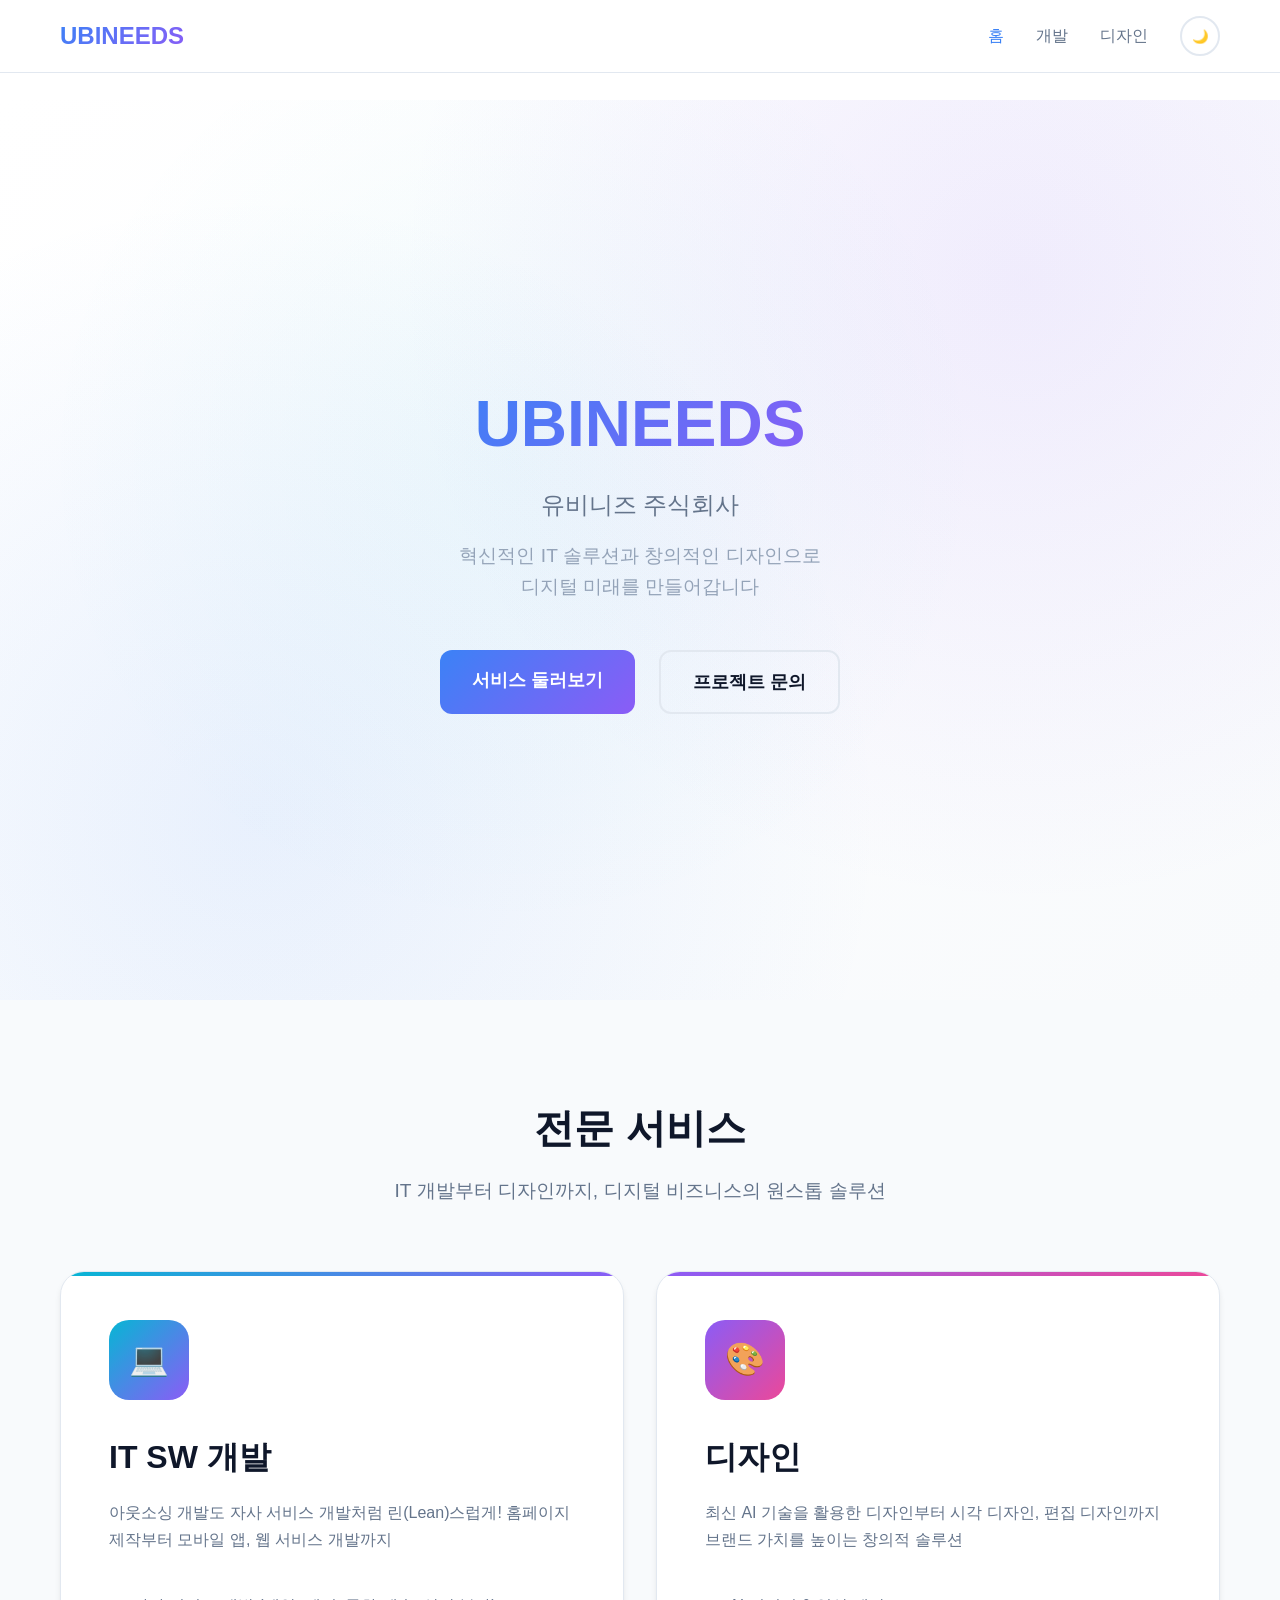
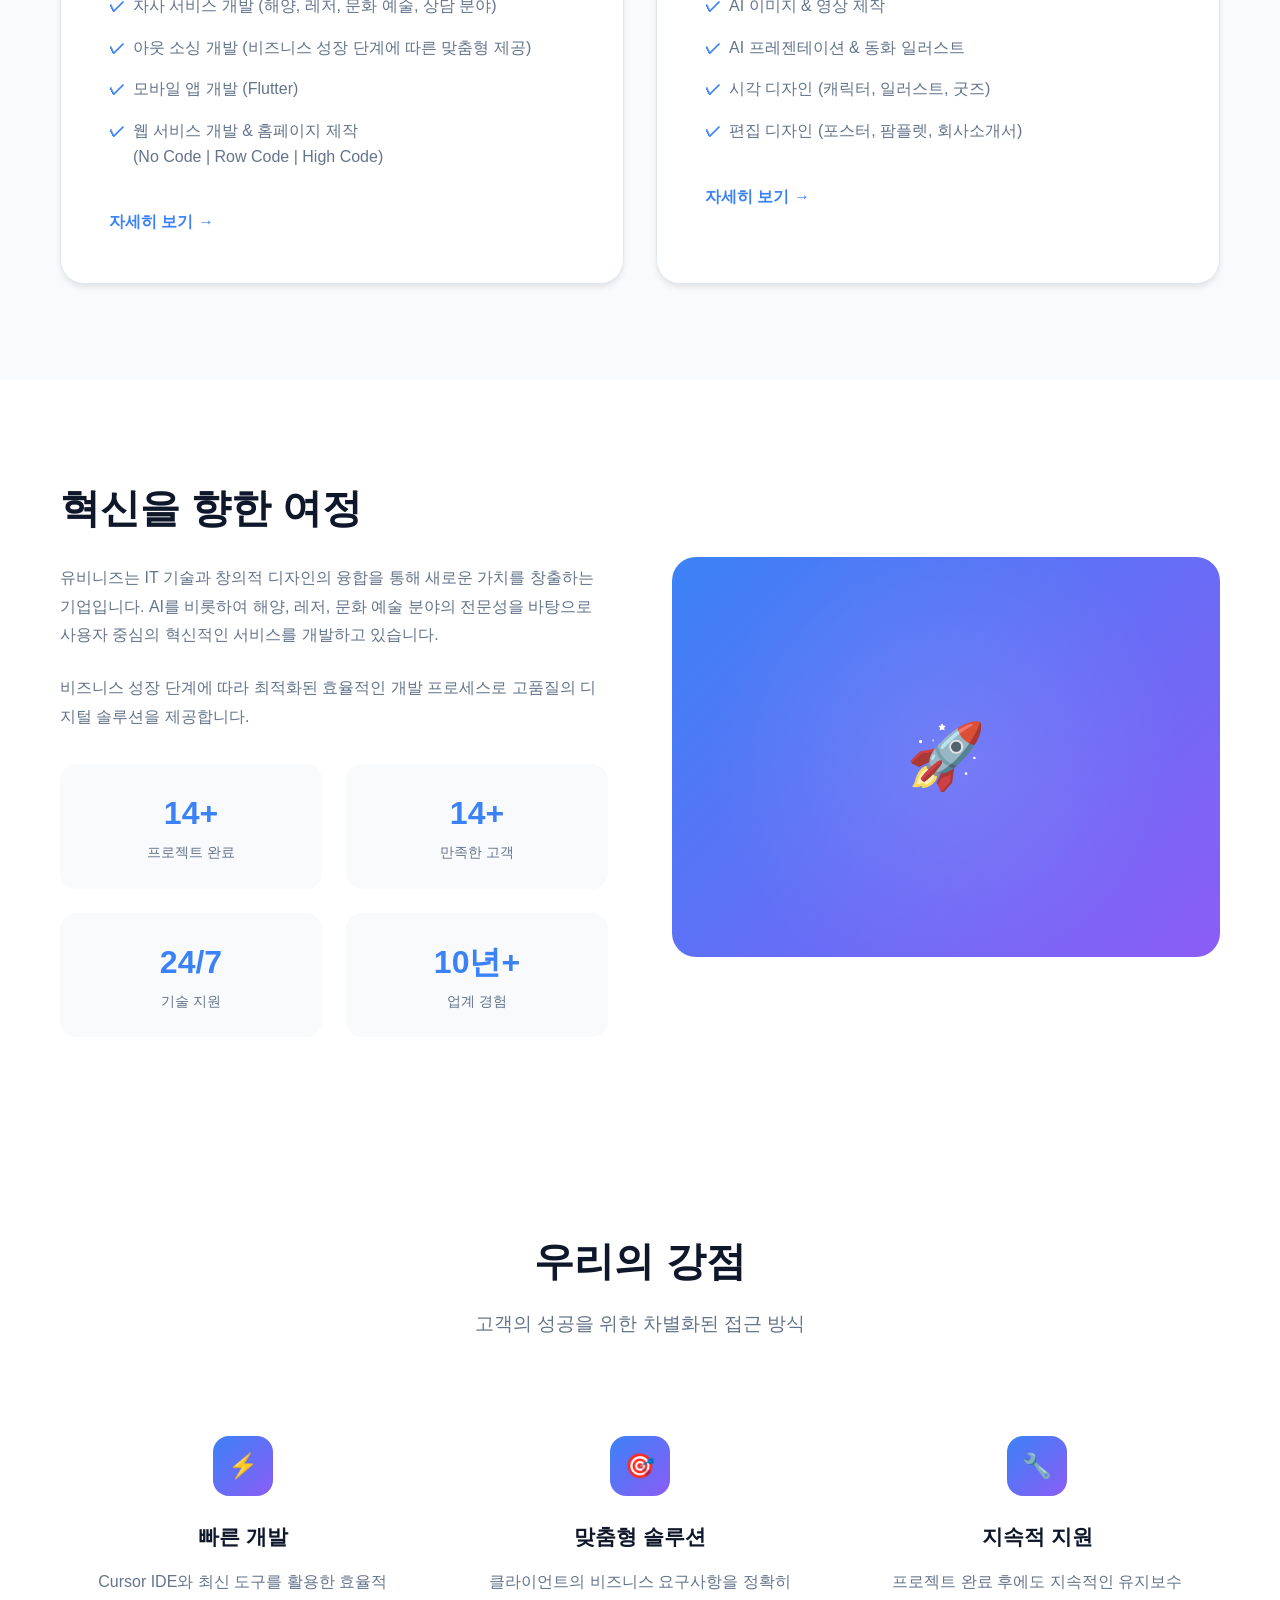
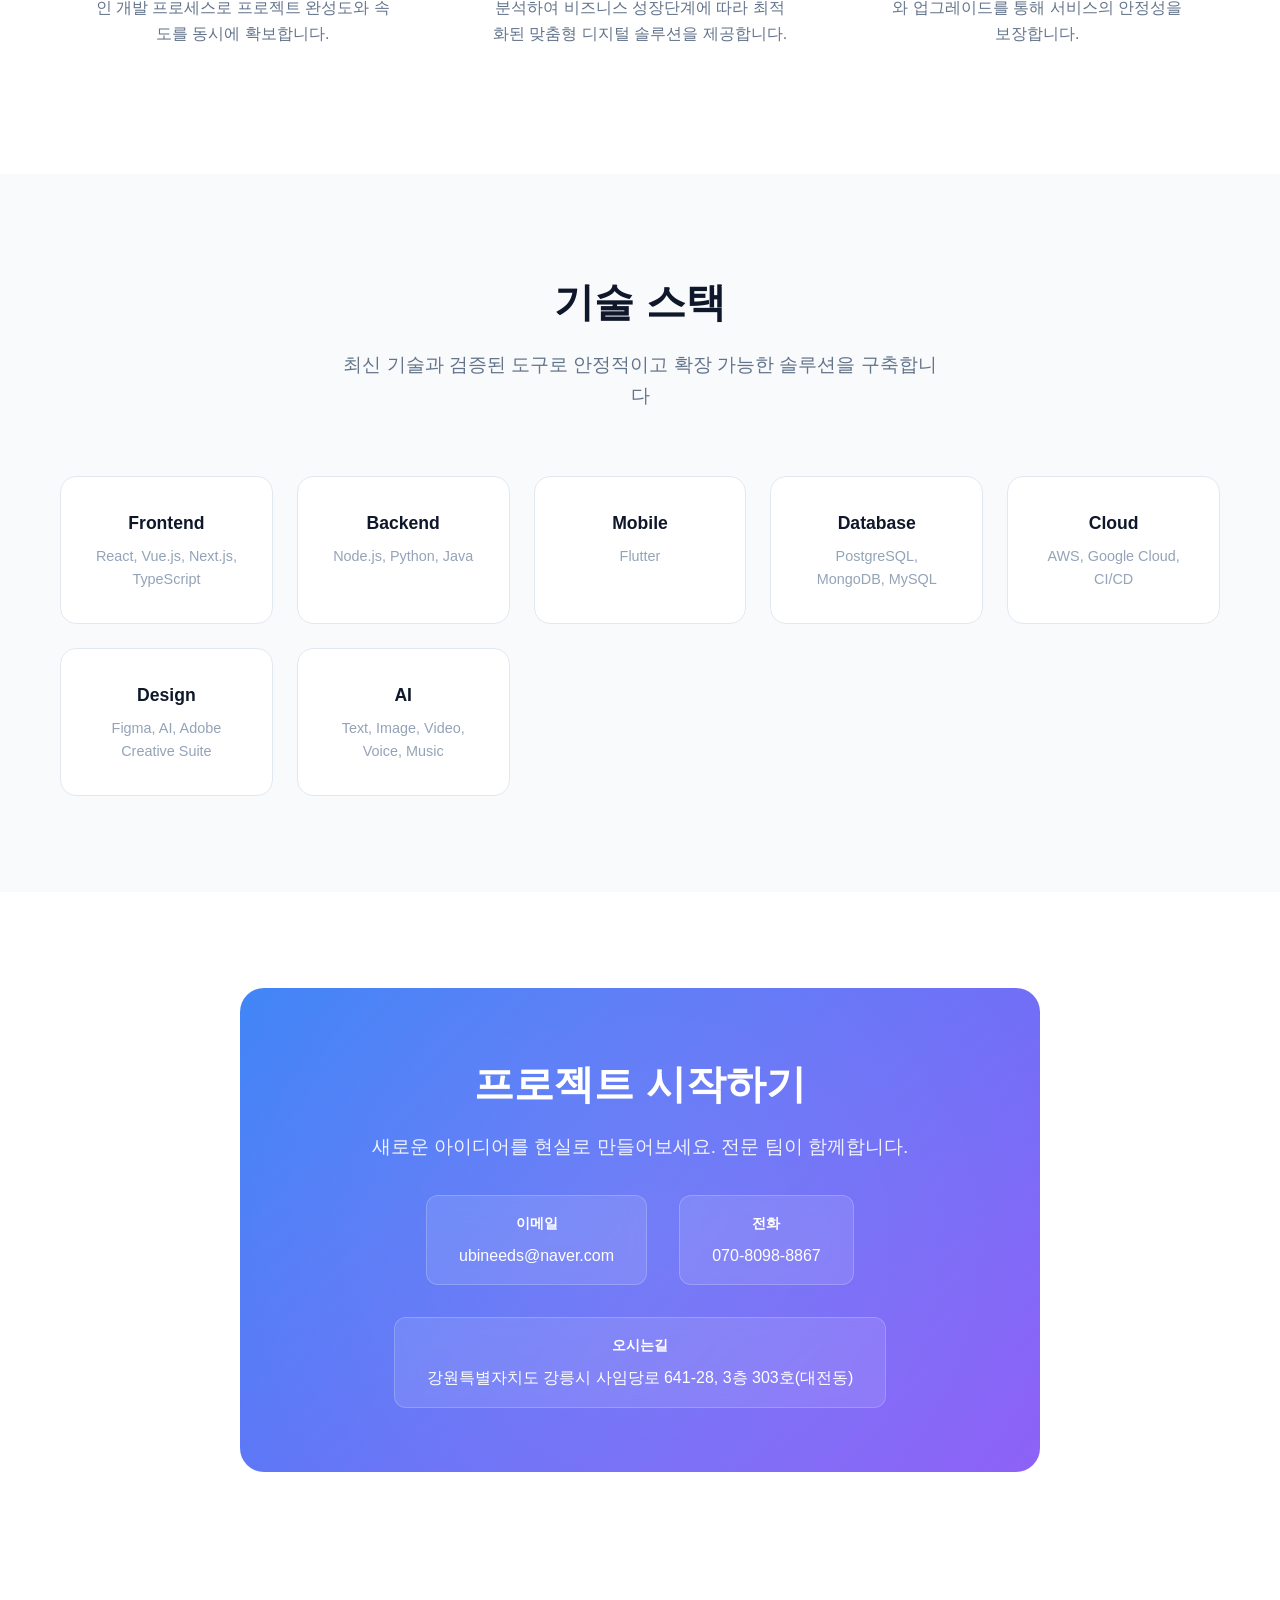
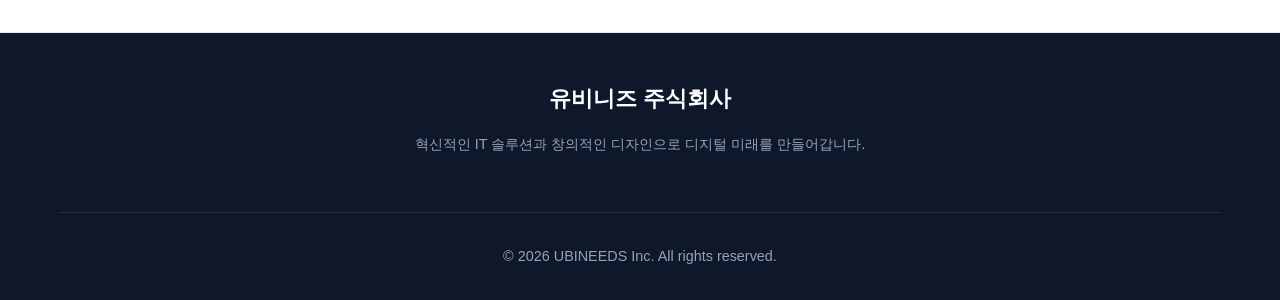
==== index.html @ a52040e8 "feat: 홈, 개발, 디자인 완료 - 홈, 제공 서비스 (개발, 디자인) 화면 추가 - GA4 추가" ====
<!DOCTYPE html>
<html lang="ko">
<head>
    <meta charset="UTF-8">
    <meta name="viewport" content="width=device-width, initial-scale=1.0">
    <title>니즈가 실현되는 곳 - 유비니즈</title>
    <meta name="description" content="혁신적인 IT 솔루션과 창의적인 디자인으로 디지털 미래를 만들어가는 유비니즈 주식회사">
    
    <!-- Google Analytics 4 (GA4) -->
    <script async src="https://www.googletagmanager.com/gtag/js?id=G-EDT6WYXFVM"></script>
    <script>
        window.dataLayer = window.dataLayer || [];
        function gtag(){dataLayer.push(arguments);}
        gtag('js', new Date());
        gtag('config', 'G-EDT6WYXFVM');
    </script>
    
    <!-- CSS 파일들 (순서 중요) -->
    <link rel="stylesheet" href="assets/css/common.css">
    <link rel="stylesheet" href="assets/css/home.css">
</head>
<body>
    <header>
        <div class="container">
            <div class="header-content">
                <a href="#home" class="logo">UBINEEDS</a>
                <nav class="nav-links">
                    <a href="index.html" class="nav-home active">홈</a>
                    <a href="dev.html" class="nav-dev">개발</a>
                    <a href="design.html" class="nav-design">디자인</a>
                    <button class="theme-toggle">🌙</button>
                </nav>
                <button class="mobile-menu-toggle" aria-expanded="false" aria-label="메뉴 열기" role="button">☰</button>
            </div>
        </div>
    </header>

    <main>
        <!-- Hero Section -->
        <section class="hero" id="home">
            <div class="container">
                <div class="hero-content">
                    <h1 class="hero-title">UBINEEDS</h1>
                    <p class="hero-subtitle">유비니즈 주식회사</p>
                    <p class="hero-description">혁신적인 IT 솔루션과 창의적인 디자인으로<br>디지털 미래를 만들어갑니다</p>
                    <div class="hero-cta">
                        <a href="#services" class="cta-button cta-primary">서비스 둘러보기</a>
                        <a href="#contact" class="cta-button cta-secondary">프로젝트 문의</a>
                    </div>
                </div>
            </div>
        </section>

        <!-- Services Overview -->
        <section class="services-overview" id="services">
            <div class="container">
                <div class="section-header">
                    <h2 class="section-title animate-on-scroll">전문 서비스</h2>
                    <p class="section-subtitle animate-on-scroll">IT 개발부터 디자인까지, 디지털 비즈니스의 원스톱 솔루션</p>
                </div>
                
                <div class="services-grid">
                    <div class="service-card dev animate-on-scroll" onclick="window.location.href='dev.html'">
                        <div class="service-icon">💻</div>
                        <h3>IT SW 개발</h3>
                        <p>아웃소싱 개발도 자사 서비스 개발처럼 린(Lean)스럽게! 홈페이지 제작부터 모바일 앱, 웹 서비스 개발까지</p>
                        <ul class="service-features">
                            <li>자사 서비스 개발 (해양, 레저, 문화 예술, 상담 분야)</li>
                            <li>아웃 소싱 개발 (비즈니스 성장 단계에 따른 맞춤형 제공)</li>
                            <li>모바일 앱 개발 (Flutter)</li>
                            <li>웹 서비스 개발 & 홈페이지 제작<br>(No Code | Row Code | High Code)</li>
                        </ul>
                        <a href="dev.html" class="learn-more">자세히 보기 →</a>
                    </div>

                    <div class="service-card design animate-on-scroll" onclick="window.location.href='design.html'">
                        <div class="service-icon">🎨</div>
                        <h3>디자인</h3>
                        <p>최신 AI 기술을 활용한 디자인부터 시각 디자인, 편집 디자인까지 브랜드 가치를 높이는 창의적 솔루션</p>
                        <ul class="service-features">
                            <li>AI 이미지 & 영상 제작</li>
                            <li>AI 프레젠테이션 & 동화 일러스트</li>
                            <li>시각 디자인 (캐릭터, 일러스트, 굿즈)</li>
                            <li>편집 디자인 (포스터, 팜플렛, 회사소개서)</li>                                                                                    
                        </ul>
                        <a href="design.html" class="learn-more">자세히 보기 →</a>
                    </div>
                </div>
            </div>
        </section>

        <!-- About Section -->
        <section class="about" id="about">
            <div class="container">
                <div class="about-content">
                    <div class="about-text">
                        <h2 class="animate-on-scroll">혁신을 향한 여정</h2>
                        <p class="animate-on-scroll">유비니즈는 IT 기술과 창의적 디자인의 융합을 통해 새로운 가치를 창출하는 기업입니다. AI를 비롯하여 해양, 레저, 문화 예술 분야의 전문성을 바탕으로 사용자 중심의 혁신적인 서비스를 개발하고 있습니다.</p>
                        <p class="animate-on-scroll">비즈니스 성장 단계에 따라 최적화된 효율적인 개발 프로세스로 고품질의 디지털 솔루션을 제공합니다.</p>
                        <div class="about-stats">
                            <div class="stat-item animate-on-scroll">
                                <span class="stat-number" data-target="31">0</span>
                                <span class="stat-label">프로젝트 완료</span>
                            </div>
                            <div class="stat-item animate-on-scroll">
                                <span class="stat-number" data-target="31">0</span>
                                <span class="stat-label">만족한 고객</span>
                            </div>
                            <div class="stat-item animate-on-scroll">
                                <span class="stat-number">24/7</span>
                                <span class="stat-label">기술 지원</span>
                            </div>
                            <div class="stat-item animate-on-scroll">
                                <span class="stat-number">10년+</span>
                                <span class="stat-label">업계 경험</span>
                            </div>
                        </div>
                    </div>
                    <div class="about-visual animate-on-scroll">
                        🚀
                    </div>
                </div>
            </div>
        </section>

        <!-- Features Section -->
        <section class="features">
            <div class="container">
                <div class="section-header">
                    <h2 class="section-title animate-on-scroll">우리의 강점</h2>
                    <p class="section-subtitle animate-on-scroll">고객의 성공을 위한 차별화된 접근 방식</p>
                </div>
                
                <div class="features-grid">
                    <div class="feature-item animate-on-scroll">
                        <div class="feature-icon">⚡</div>
                        <h4>빠른 개발</h4>
                        <p>Cursor IDE와 최신 도구를 활용한 효율적인 개발 프로세스로 프로젝트 완성도와 속도를 동시에 확보합니다.</p>
                    </div>
                    <div class="feature-item animate-on-scroll">
                        <div class="feature-icon">🎯</div>
                        <h4>맞춤형 솔루션</h4>
                        <p>클라이언트의 비즈니스 요구사항을 정확히 분석하여 비즈니스 성장단계에 따라 최적화된 맞춤형 디지털 솔루션을 제공합니다.</p>
                    </div>
                    <div class="feature-item animate-on-scroll">
                        <div class="feature-icon">🔧</div>
                        <h4>지속적 지원</h4>
                        <p>프로젝트 완료 후에도 지속적인 유지보수와 업그레이드를 통해 서비스의 안정성을 보장합니다.</p>
                    </div>
                </div>
            </div>
        </section>

        <!-- Technologies -->
        <section class="technologies">
            <div class="container">
                <div class="section-header">
                    <h2 class="section-title animate-on-scroll">기술 스택</h2>
                    <p class="section-subtitle animate-on-scroll">최신 기술과 검증된 도구로 안정적이고 확장 가능한 솔루션을 구축합니다</p>
                </div>
                
                <div class="tech-grid">
                    <div class="tech-item animate-on-scroll">
                        <h4>Frontend</h4>
                        <p>React, Vue.js, Next.js, TypeScript</p>
                    </div>
                    <div class="tech-item animate-on-scroll">
                        <h4>Backend</h4>
                        <p>Node.js, Python, Java</p>
                    </div>
                    <div class="tech-item animate-on-scroll">
                        <h4>Mobile</h4>
                        <p>Flutter</p>
                    </div>
                    <div class="tech-item animate-on-scroll">
                        <h4>Database</h4>
                        <p>PostgreSQL, MongoDB, MySQL</p>
                    </div>
                    <div class="tech-item animate-on-scroll">
                        <h4>Cloud</h4>
                        <p>AWS, Google Cloud, CI/CD</p>
                    </div>
                    <div class="tech-item animate-on-scroll">
                        <h4>Design</h4>
                        <p>Figma, AI, Adobe Creative Suite</p>
                    </div>
                    <div class="tech-item animate-on-scroll">
                        <h4>AI</h4>
                        <p>Text, Image, Video, Voice, Music</p>
                    </div>
                </div>
            </div>
        </section>

        <!-- Contact CTA -->
        <section class="contact-cta" id="contact">
            <div class="container">
                <div class="cta-content animate-on-scroll">
                    <h2>프로젝트 시작하기</h2>
                    <p>새로운 아이디어를 현실로 만들어보세요. 전문 팀이 함께합니다.</p>
                    <div class="contact-info">
                        <div class="contact-item">
                            <strong>이메일</strong>
                            <span>ubineeds@naver.com</span>
                        </div>
                        <div class="contact-item">
                            <strong>전화</strong>
                            <span>070-8098-8867</span>
                        </div>
                        <div class="contact-item">
                            <strong>오시는길</strong>
                            <span>강원특별자치도 강릉시 사임당로 641-28, 3층 303호(대전동)</span>
                        </div>
                    </div>
                </div>
            </div>
        </section>
    </main>

    <!-- Footer will be dynamically loaded -->
    <div id="footer-placeholder"></div>

    <!-- JavaScript 파일들 (순서 중요) -->
    <script src="assets/js/analytics.js"></script>
    <script src="assets/js/common.js"></script>
    <script src="assets/js/footer.js"></script>
    <script src="assets/js/home.js"></script>
</body>
</html>
---- assets/css/common.css ----
/* =============================================
   유비니즈 공통 스타일 (Common CSS)
   ============================================= */

/* CSS Reset & Variables */
* {
    margin: 0;
    padding: 0;
    box-sizing: border-box;
}

:root {
    --primary-bg: #ffffff;
    --secondary-bg: #f8fafc;
    --accent-bg: #0f172a;
    --text-primary: #0f172a;
    --text-secondary: #64748b;
    --text-muted: #94a3b8;
    --border-color: #e2e8f0;
    --accent-color: #3b82f6;
    --accent-hover: #2563eb;
    --purple-accent: #8b5cf6;
    --purple-hover: #7c3aed;
    --card-bg: #ffffff;
    --shadow: 0 4px 6px -1px rgba(0, 0, 0, 0.1);
    --shadow-lg: 0 20px 25px -5px rgba(0, 0, 0, 0.1);
    --gradient-primary: linear-gradient(135deg, #3b82f6, #8b5cf6);
    --gradient-secondary: linear-gradient(135deg, #06b6d4, #8b5cf6);
    --gradient-tertiary: linear-gradient(135deg, #f59e0b, #ef4444);
    --gradient-design: linear-gradient(135deg, #8b5cf6, #ec4899);
    --gradient-dev: linear-gradient(135deg, #06b6d4, #8b5cf6);
}

[data-theme="dark"] {
    --primary-bg: #0f172a;
    --secondary-bg: #1e293b;
    --accent-bg: #ffffff;
    --text-primary: #f8fafc;
    --text-secondary: #cbd5e1;
    --text-muted: #64748b;
    --border-color: #334155;
    --accent-color: #60a5fa;
    --accent-hover: #3b82f6;
    --purple-accent: #a78bfa;
    --purple-hover: #8b5cf6;
    --card-bg: #1e293b;
    --shadow: 0 4px 6px -1px rgba(0, 0, 0, 0.3);
    --shadow-lg: 0 20px 25px -5px rgba(0, 0, 0, 0.3);
}

/* Base Styles */
body {
    font-family: -apple-system, BlinkMacSystemFont, 'Segoe UI', Roboto, sans-serif;
    background-color: var(--primary-bg);
    color: var(--text-primary);
    line-height: 1.6;
    transition: all 0.3s ease;
    overflow-x: hidden;
}

.container {
    max-width: 1200px;
    margin: 0 auto;
    padding: 0 20px;
}

/* Header */
header {
    position: fixed;
    top: 0;
    left: 0;
    right: 0;
    background: rgba(255, 255, 255, 0.95);
    backdrop-filter: blur(10px);
    border-bottom: 1px solid var(--border-color);
    z-index: 1000;
    transition: all 0.3s ease;
}

[data-theme="dark"] header {
    background: rgba(15, 23, 42, 0.95);
}

.header-content {
    display: flex;
    justify-content: space-between;
    align-items: center;
    padding: 1rem 0;
}

.logo {
    font-size: 1.5rem;
    font-weight: 700;
    background: var(--gradient-primary);
    -webkit-background-clip: text;
    -webkit-text-fill-color: transparent;
    background-clip: text;
    text-decoration: none;
    transition: all 0.3s ease;
}

.logo:hover {
    transform: scale(1.05);
}

.nav-links {
    display: flex;
    gap: 2rem;
    align-items: center;
}

.nav-links a {
    color: var(--text-secondary);
    text-decoration: none;
    font-weight: 500;
    transition: color 0.3s ease;
    position: relative;
}

.nav-links a:hover {
    color: var(--accent-color);
}

.nav-links a.active {
    color: var(--accent-color);
}

.nav-links a::after {
    content: '';
    position: absolute;
    bottom: -5px;
    left: 0;
    width: 0;
    height: 2px;
    background: var(--gradient-primary);
    transition: width 0.3s ease;
}

.nav-links a:hover::after,
.nav-links a.active::after {
    width: 100%;
}

.theme-toggle {
    background: none;
    border: 2px solid var(--border-color);
    color: var(--text-primary);
    width: 40px;
    height: 40px;
    border-radius: 50%;
    cursor: pointer;
    transition: all 0.3s ease;
    display: flex;
    align-items: center;
    justify-content: center;
    
    /* 터치 상호작용 최적화 */
    -webkit-tap-highlight-color: transparent;
    touch-action: manipulation;
    user-select: none;
    -webkit-user-select: none;
    -webkit-touch-callout: none;
}

.theme-toggle:hover {
    border-color: var(--accent-color);
    transform: scale(1.1);
}

.theme-toggle:active {
    transform: scale(0.9);
    background-color: var(--accent-color);
    border-color: var(--accent-color);
}

/* 모바일에서 터치 시직적인 피드백 */
@media (hover: none) and (pointer: coarse) {
    .theme-toggle:hover {
        border-color: var(--border-color);
        transform: none;
    }
    
    .theme-toggle:active {
        background-color: var(--border-color);
        transform: scale(0.9);
    }
}

.mobile-menu-toggle {
    display: none;
    background: none;
    border: none;
    color: var(--text-primary);
    font-size: 1.5rem;
    cursor: pointer;
}

/* Main Content */
main {
    padding-top: 100px;
}

/* Common Section Styles */
.section-header {
    text-align: center;
    margin-bottom: 4rem;
}

.section-title {
    text-align: center;
    font-size: 2.5rem;
    font-weight: 700;
    margin-bottom: 1rem;
    color: var(--text-primary);
}

.section-subtitle {
    text-align: center;
    font-size: 1.2rem;
    color: var(--text-secondary);
    max-width: 600px;
    margin: 0 auto;
    line-height: 1.6;
}

/* Common Button Styles */
.cta-button {
    padding: 1rem 2rem;
    border-radius: 12px;
    text-decoration: none;
    font-weight: 600;
    font-size: 1.1rem;
    transition: all 0.3s ease;
    position: relative;
    overflow: hidden;
    display: inline-block;
}

.cta-primary {
    background: var(--gradient-primary);
    color: white;
    border: none;
}

.cta-secondary {
    background: transparent;
    color: var(--text-primary);
    border: 2px solid var(--border-color);
}

.cta-button:hover {
    transform: translateY(-2px);
    box-shadow: var(--shadow-lg);
}

.cta-primary:hover {
    box-shadow: 0 20px 25px -5px rgba(59, 130, 246, 0.4);
}

/* Common Card Styles */
.card {
    background: var(--card-bg);
    border-radius: 24px;
    padding: 2rem;
    box-shadow: var(--shadow);
    transition: all 0.3s ease;
    border: 1px solid var(--border-color);
    position: relative;
    overflow: hidden;
}

.card:hover {
    transform: translateY(-5px);
    box-shadow: var(--shadow-lg);
}

/* Common Contact Info */
.contact-info {
    display: flex;
    justify-content: center;
    gap: 2rem;
    flex-wrap: wrap;
}

.contact-item {
    background: rgba(255, 255, 255, 0.1);
    padding: 1rem 2rem;
    border-radius: 12px;
    backdrop-filter: blur(10px);
    border: 1px solid rgba(255, 255, 255, 0.2);
    transition: all 0.3s ease;
}

.contact-item:hover {
    background: rgba(255, 255, 255, 0.2);
    transform: translateY(-2px);
}

.contact-item strong {
    display: block;
    margin-bottom: 0.5rem;
    font-size: 0.9rem;
}

/* Common Animations */
@keyframes fadeInUp {
    from {
        opacity: 0;
        transform: translateY(30px);
    }
    to {
        opacity: 1;
        transform: translateY(0);
    }
}

@keyframes float {
    0%, 100% { 
        transform: translateY(0px); 
    }
    50% { 
        transform: translateY(-20px); 
    }
}

@keyframes float {
    0%, 100% { 
        transform: translateY(0px); 
    }
    50% { 
        transform: translateY(-20px); 
    }
}

@keyframes heroGradient {
    0%, 100% { 
        opacity: 1; 
    }
    50% { 
        opacity: 0.8; 
    }
}

@keyframes pulse {
    0%, 100% { 
        opacity: 1; 
    }
    50% { 
        opacity: 0.5; 
    }
}

.animate-on-scroll {
    opacity: 0;
    transform: translateY(20px);
    transition: all 0.6s ease;
}

.animate-on-scroll.animated {
    opacity: 1;
    transform: translateY(0);
}

/* Breadcrumb */
.breadcrumb {
    display: flex;
    justify-content: center;
    gap: 0.5rem;
    margin-bottom: 2rem;
    animation: fadeInUp 1s ease-out 0.3s both;
}

.breadcrumb span {
    color: var(--text-muted);
    font-size: 0.9rem;
}

.breadcrumb .current {
    color: var(--accent-color);
    font-weight: 600;
}

.mobile-menu-toggle {
    display: none;
    background: none;
    border: none;
    color: var(--text-primary);
    font-size: 1.5rem;
    cursor: pointer;
    padding: 8px;
    min-width: 44px;
    min-height: 44px;
    border-radius: 8px;
    transition: all 0.3s ease;
    z-index: 1001;
    position: relative;
    
    /* 터치 상호작용 최적화 */
    -webkit-tap-highlight-color: transparent;
    touch-action: manipulation;
    user-select: none;
    -webkit-user-select: none;
    -webkit-touch-callout: none;
}

.mobile-menu-toggle:hover {
    background-color: var(--border-color);
    transform: scale(1.05);
}

.mobile-menu-toggle:active {
    transform: scale(0.95);
    background-color: var(--accent-color);
    color: white;
}

/* 모바일에서 터치 시직적인 피드백 */
@media (hover: none) and (pointer: coarse) {
    .mobile-menu-toggle:hover {
        background-color: transparent;
        transform: none;
    }
    
    .mobile-menu-toggle:active {
        background-color: var(--border-color);
        transform: scale(0.95);
    }
}

/* Responsive Design */
@media (max-width: 768px) {
    .mobile-menu-toggle {
        display: block;
    }

    .nav-links {
        display: none;
        position: fixed;
        top: 100%;
        left: 0;
        right: 0;
        background: var(--card-bg);
        flex-direction: column;
        padding: 2rem 0;
        box-shadow: var(--shadow-lg);
        border-bottom: 1px solid var(--border-color);
        z-index: 1000;
        max-height: calc(100vh - 100px);
        overflow-y: auto;
        transform: translateY(-100%);
        transition: transform 0.3s ease;
    }

    .nav-links.active {
        display: flex;
        transform: translateY(0);
    }
    
    .nav-links a {
        padding: 1rem 2rem;
        border-bottom: 1px solid var(--border-color);
        transition: all 0.3s ease;
    }
    
    .nav-links a:hover {
        background-color: var(--secondary-bg);
        padding-left: 2.5rem;
    }

    .container {
        padding: 0 15px;
    }

    .contact-info {
        flex-direction: column;
        gap: 1rem;
    }

    .section-title {
        font-size: 2rem;
    }

    .section-subtitle {
        font-size: 1rem;
    }
}

@media (max-width: 480px) {
    .container {
        padding: 0 15px;
    }

    .section-title {
        font-size: 1.8rem;
    }

    .card {
        padding: 1.5rem;
    }
}
---- assets/css/home.css ----
/* =============================================
   유비니즈 홈페이지 전용 스타일 (Home CSS)
   ============================================= */

/* Hero Section */
.hero {
    min-height: 100vh;
    display: flex;
    align-items: center;
    position: relative;
    overflow: hidden;
    background: linear-gradient(135deg, var(--primary-bg) 0%, var(--secondary-bg) 100%);
}

.hero::before {
    content: '';
    position: absolute;
    top: 0;
    left: 0;
    right: 0;
    bottom: 0;
    background: 
        radial-gradient(circle at 20% 80%, rgba(59, 130, 246, 0.1) 0%, transparent 50%),
        radial-gradient(circle at 80% 20%, rgba(139, 92, 246, 0.1) 0%, transparent 50%),
        radial-gradient(circle at 40% 40%, rgba(6, 182, 212, 0.05) 0%, transparent 50%);
    animation: heroGradient 8s ease-in-out infinite;
}

.hero-content {
    position: relative;
    z-index: 1;
    text-align: center;
    max-width: 800px;
    margin: 0 auto;
}

.hero-title {
    font-size: 4rem;
    font-weight: 800;
    margin-bottom: 1.5rem;
    background: var(--gradient-primary);
    -webkit-background-clip: text;
    -webkit-text-fill-color: transparent;
    background-clip: text;
    animation: fadeInUp 1s ease-out;
    line-height: 1.2;
}

.hero-subtitle {
    font-size: 1.5rem;
    color: var(--text-secondary);
    margin-bottom: 1rem;
    animation: fadeInUp 1s ease-out 0.2s both;
}

.hero-description {
    font-size: 1.2rem;
    color: var(--text-muted);
    margin-bottom: 3rem;
    animation: fadeInUp 1s ease-out 0.4s both;
    line-height: 1.6;
}

.hero-cta {
    display: flex;
    gap: 1.5rem;
    justify-content: center;
    flex-wrap: wrap;
    animation: fadeInUp 1s ease-out 0.6s both;
}

/* Services Overview */
.services-overview {
    padding: 6rem 0;
    background: var(--secondary-bg);
}

.services-grid {
    display: grid;
    grid-template-columns: repeat(auto-fit, minmax(350px, 1fr));
    gap: 2rem;
}

.service-card {
    background: var(--card-bg);
    border-radius: 24px;
    padding: 3rem;
    box-shadow: var(--shadow);
    transition: all 0.3s ease;
    border: 1px solid var(--border-color);
    position: relative;
    overflow: hidden;
    cursor: pointer;
}

.service-card::before {
    content: '';
    position: absolute;
    top: 0;
    left: 0;
    right: 0;
    height: 4px;
    transition: all 0.3s ease;
}

.service-card.dev::before {
    background: var(--gradient-secondary);
}

.service-card.design::before {
    background: var(--gradient-design);
}

.service-card:hover {
    transform: translateY(-10px);
    box-shadow: var(--shadow-lg);
}

.service-card:hover::before {
    height: 100%;
    opacity: 0.05;
}

.service-icon {
    width: 80px;
    height: 80px;
    border-radius: 20px;
    display: flex;
    align-items: center;
    justify-content: center;
    margin-bottom: 2rem;
    color: white;
    font-size: 2rem;
    transition: all 0.3s ease;
}

.service-card.dev .service-icon {
    background: var(--gradient-secondary);
}

.service-card.design .service-icon {
    background: var(--gradient-design);
}

.service-card:hover .service-icon {
    transform: scale(1.1) rotate(5deg);
}

.service-card h3 {
    font-size: 2rem;
    font-weight: 700;
    margin-bottom: 1rem;
    color: var(--text-primary);
}

.service-card p {
    color: var(--text-secondary);
    margin-bottom: 2rem;
    line-height: 1.7;
}

.service-features {
    list-style: none;
    margin-bottom: 2rem;
}

.service-features li {
    padding: 0.5rem 0;
    color: var(--text-secondary);
    position: relative;
    padding-left: 1.5rem;
}

.service-features li::before {
    content: '✓';
    position: absolute;
    left: 0;
    color: var(--accent-color);
    font-weight: bold;
}

.learn-more {
    color: var(--accent-color);
    text-decoration: none;
    font-weight: 600;
    display: inline-flex;
    align-items: center;
    gap: 0.5rem;
    transition: all 0.3s ease;
}

.learn-more:hover {
    gap: 1rem;
}

/* About Section */
.about {
    padding: 6rem 0;
}

.about-content {
    display: grid;
    grid-template-columns: 1fr 1fr;
    gap: 4rem;
    align-items: center;
}

.about-text h2 {
    font-size: 2.5rem;
    font-weight: 700;
    margin-bottom: 1.5rem;
    color: var(--text-primary);
}

.about-text p {
    color: var(--text-secondary);
    margin-bottom: 1.5rem;
    line-height: 1.8;
}

.about-stats {
    display: grid;
    grid-template-columns: repeat(2, 1fr);
    gap: 1.5rem;
    margin-top: 2rem;
}

.stat-item {
    text-align: center;
    padding: 1.5rem;
    background: var(--secondary-bg);
    border-radius: 16px;
    transition: all 0.3s ease;
}

.stat-item:hover {
    transform: translateY(-5px);
    box-shadow: var(--shadow);
}

.stat-number {
    font-size: 2rem;
    font-weight: 700;
    color: var(--accent-color);
    display: block;
}

.stat-label {
    color: var(--text-secondary);
    font-size: 0.9rem;
}

.about-visual {
    position: relative;
    height: 400px;
    background: var(--gradient-primary);
    border-radius: 24px;
    display: flex;
    align-items: center;
    justify-content: center;
    color: white;
    font-size: 4rem;
    overflow: hidden;
}

.about-visual::before {
    content: '';
    position: absolute;
    top: 0;
    left: 0;
    right: 0;
    bottom: 0;
    background: radial-gradient(circle, rgba(255,255,255,0.1) 0%, transparent 70%);
    animation: pulse 3s ease-in-out infinite;
}

/* Technologies */
.technologies {
    padding: 6rem 0;
    background: var(--secondary-bg);
}

.tech-grid {
    display: grid;
    grid-template-columns: repeat(auto-fit, minmax(200px, 1fr));
    gap: 1.5rem;
    margin-top: 3rem;
}

.tech-item {
    background: var(--card-bg);
    padding: 2rem;
    border-radius: 16px;
    text-align: center;
    border: 1px solid var(--border-color);
    transition: all 0.3s ease;
}

.tech-item:hover {
    transform: translateY(-5px);
    box-shadow: var(--shadow);
}

.tech-item h4 {
    font-size: 1.1rem;
    font-weight: 600;
    margin-bottom: 0.5rem;
    color: var(--text-primary);
}

.tech-item p {
    color: var(--text-muted);
    font-size: 0.9rem;
}

/* Features Section */
.features {
    padding: 6rem 0;
}

.features-grid {
    display: grid;
    grid-template-columns: repeat(auto-fit, minmax(300px, 1fr));
    gap: 2rem;
    margin-top: 3rem;
}

.feature-item {
    text-align: center;
    padding: 2rem;
}

.feature-icon {
    width: 60px;
    height: 60px;
    background: var(--gradient-primary);
    border-radius: 16px;
    display: flex;
    align-items: center;
    justify-content: center;
    margin: 0 auto 1.5rem;
    color: white;
    font-size: 1.5rem;
}

.feature-item h4 {
    font-size: 1.3rem;
    font-weight: 600;
    margin-bottom: 1rem;
    color: var(--text-primary);
}

.feature-item p {
    color: var(--text-secondary);
    line-height: 1.6;
}

/* Contact CTA */
.contact-cta {
    padding: 6rem 0;
    text-align: center;
}

.cta-content {
    background: var(--gradient-primary);
    color: white;
    padding: 4rem;
    border-radius: 24px;
    position: relative;
    overflow: hidden;
    max-width: 800px;
    margin: 0 auto;
}

.cta-content::before {
    content: '';
    position: absolute;
    top: -50%;
    left: -50%;
    width: 200%;
    height: 200%;
    background: radial-gradient(circle, rgba(255,255,255,0.1) 0%, transparent 70%);
    animation: float 6s ease-in-out infinite;
}

.cta-content > * {
    position: relative;
    z-index: 1;
}

.cta-content h2 {
    font-size: 2.5rem;
    font-weight: 700;
    margin-bottom: 1rem;
}

.cta-content p {
    font-size: 1.2rem;
    margin-bottom: 2rem;
    opacity: 0.9;
}

/* Footer (홈페이지용) */
footer {
    background: var(--accent-bg);
    color: var(--primary-bg);
    padding: 3rem 0 2rem;
    text-align: center;
}

.footer-content {
    display: grid;
    grid-template-columns: repeat(auto-fit, minmax(250px, 1fr));
    gap: 3rem;
    margin-bottom: 3rem;
}

.footer-section h4 {
    font-size: 1.1rem;
    font-weight: 600;
    margin-bottom: 1rem;
}

.footer-section p,
.footer-section li {
    color: var(--text-muted);
    font-size: 0.9rem;
    line-height: 1.6;
} 

.footer-section ul {
    list-style: none;
}

.footer-bottom {
    border-top: 1px solid var(--border-color);
    padding-top: 1rem;
    color: var(--text-muted);
    font-size: 0.9rem;
}

/* Responsive Design for Home */
@media (max-width: 768px) {
    .hero-title {
        font-size: 2.5rem;
    }

    .hero-subtitle {
        font-size: 1.2rem;
    }

    .hero-description {
        font-size: 1rem;
    }

    .hero-cta {
        flex-direction: column;
        align-items: center;
    }

    .services-grid {
        grid-template-columns: 1fr;
    }

    .service-card {
        padding: 2rem;
    }

    .about-content {
        grid-template-columns: 1fr;
        gap: 3rem;
    }

    .about-stats {
        grid-template-columns: 1fr;
    }

    .footer-content {
        grid-template-columns: 1fr;
        text-align: left;
    }
}

@media (max-width: 480px) {
    .hero-title {
        font-size: 2rem;
    }

    .service-card,
    .tech-item {
        padding: 1.5rem;
    }

    .cta-content {
        padding: 2.5rem 1.5rem;
    }
}
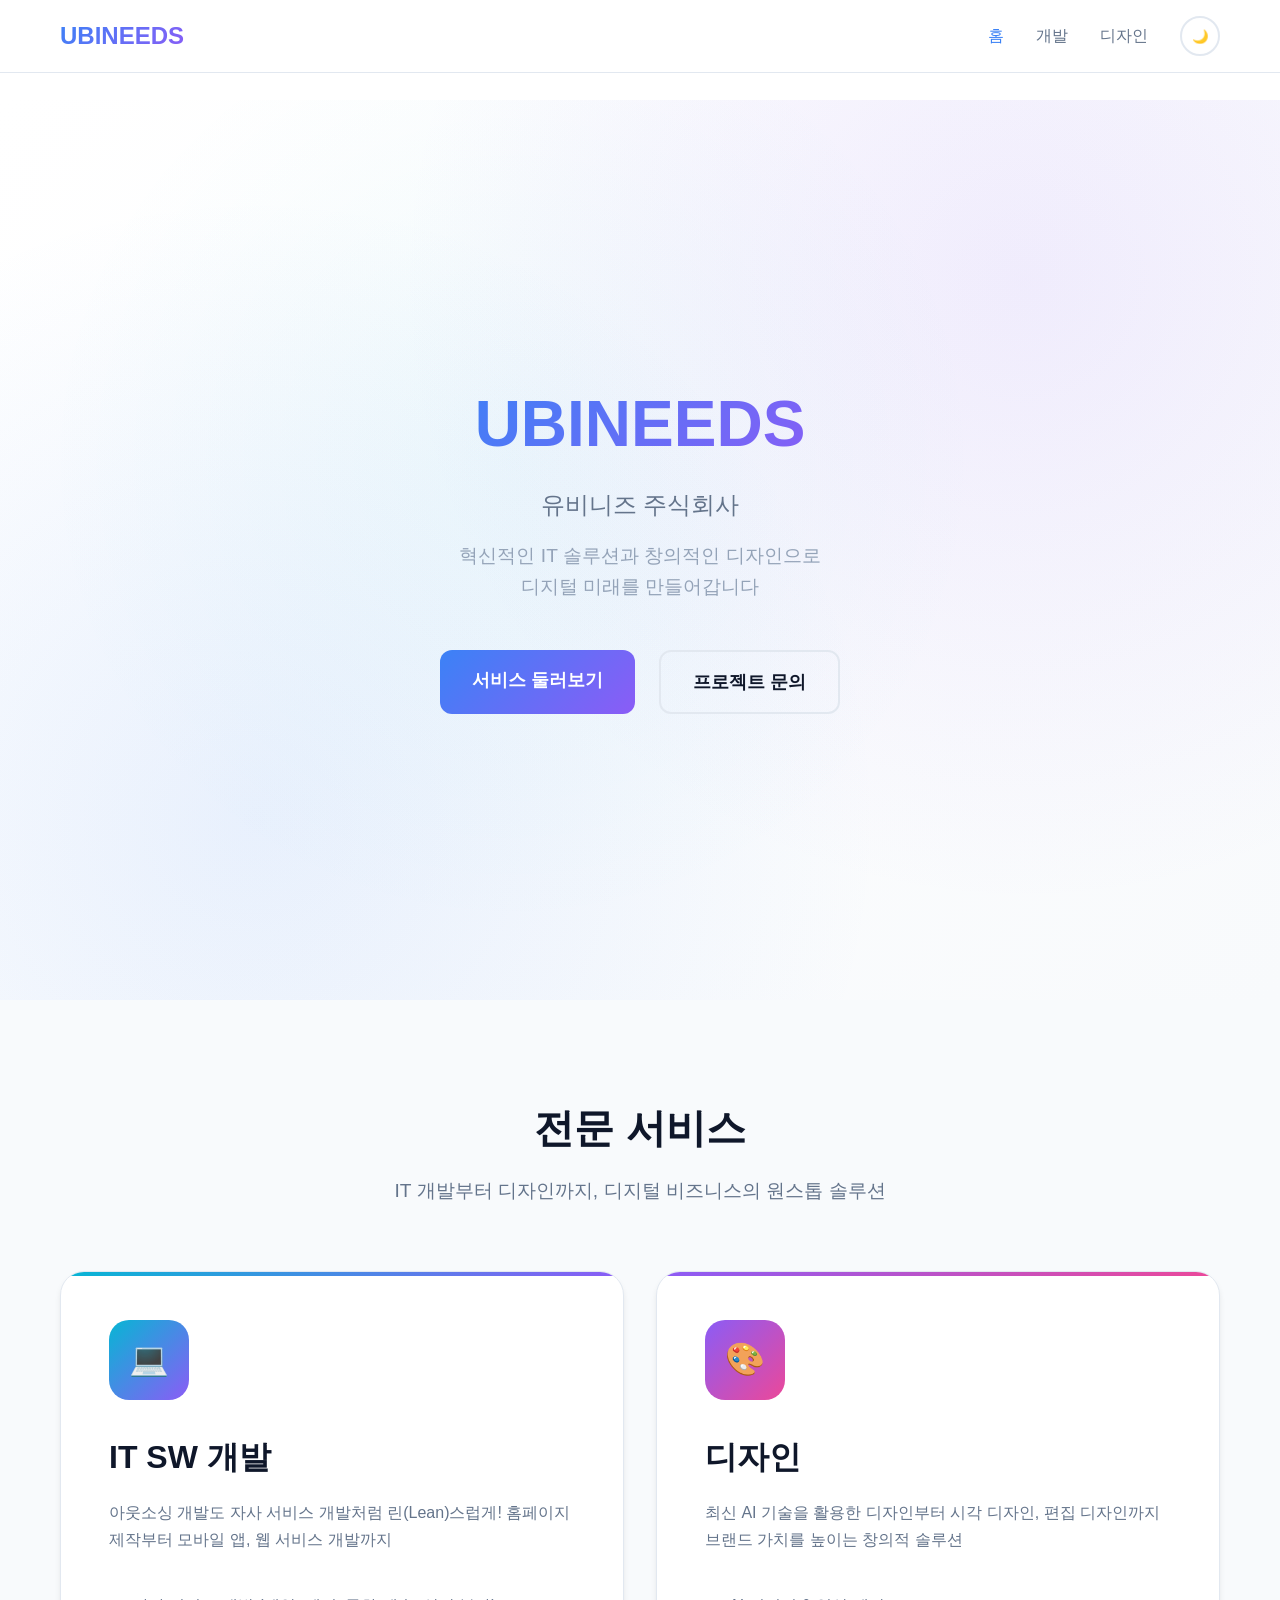
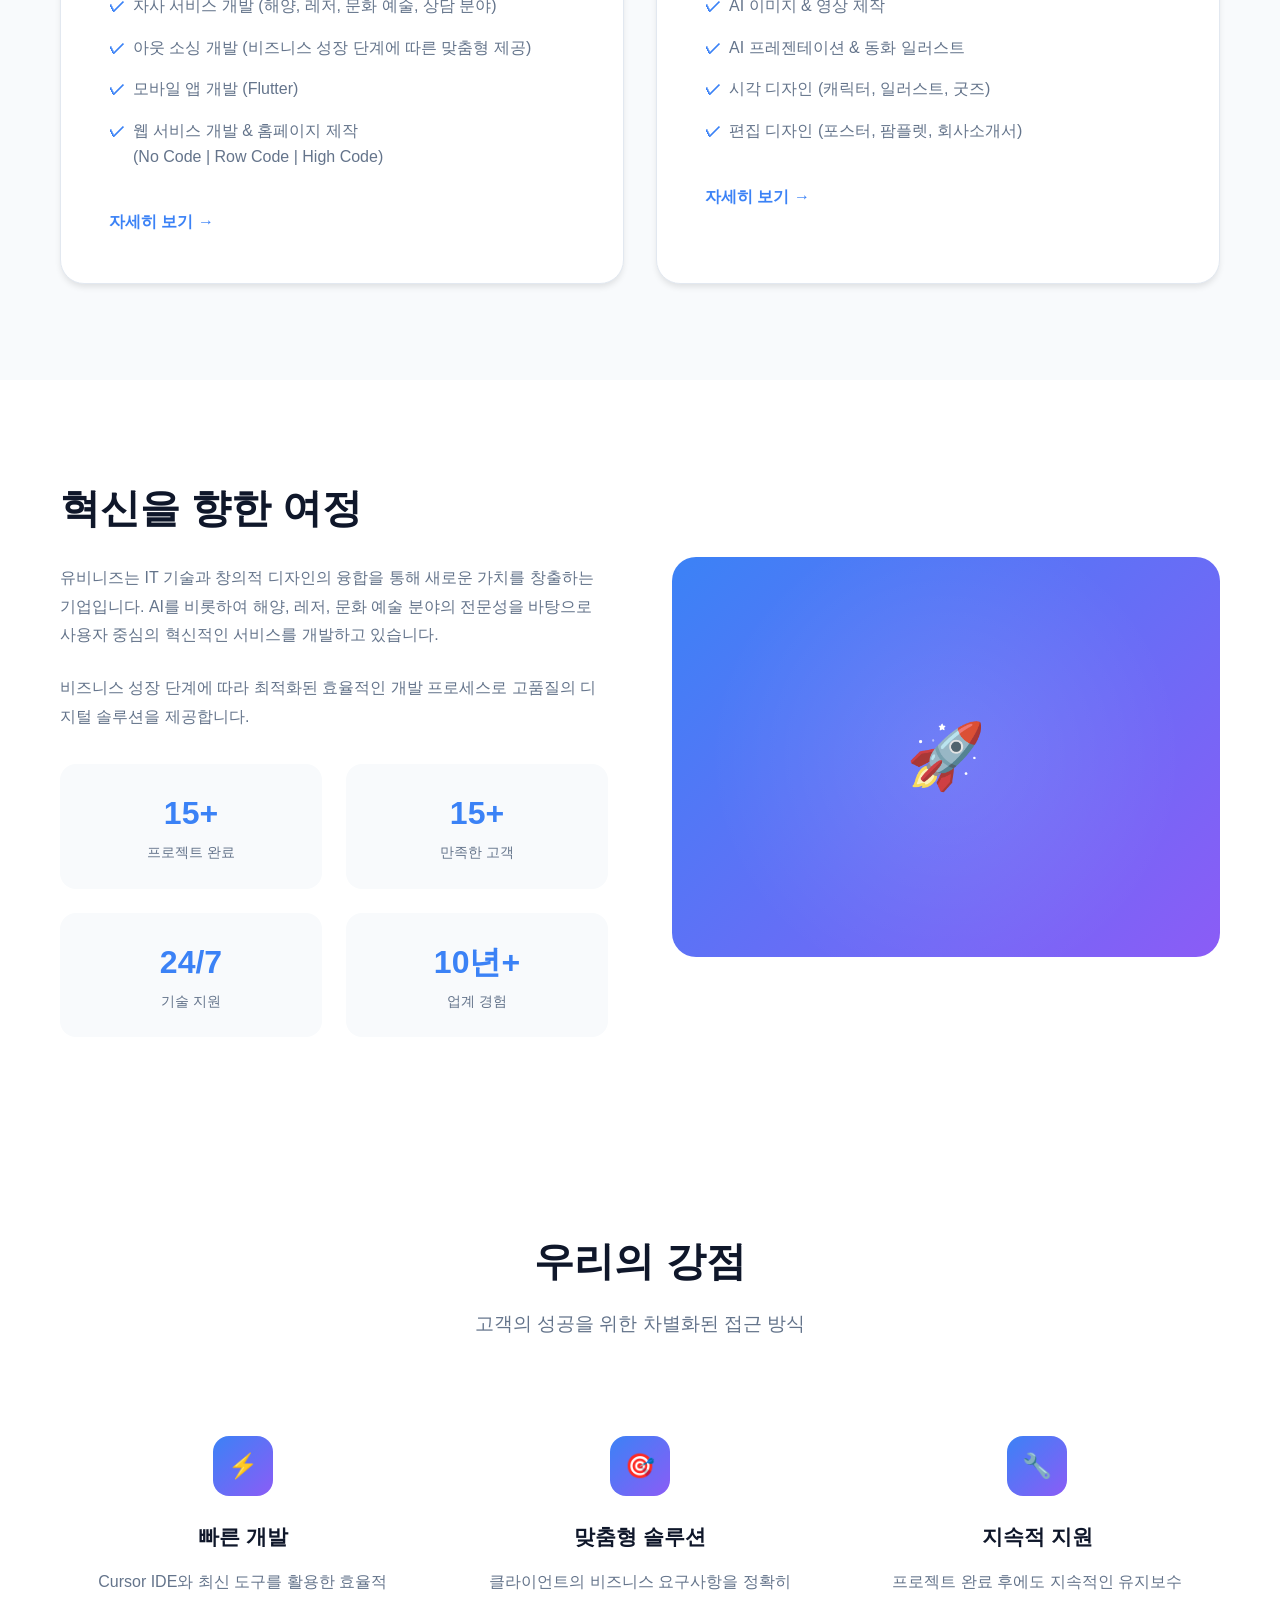
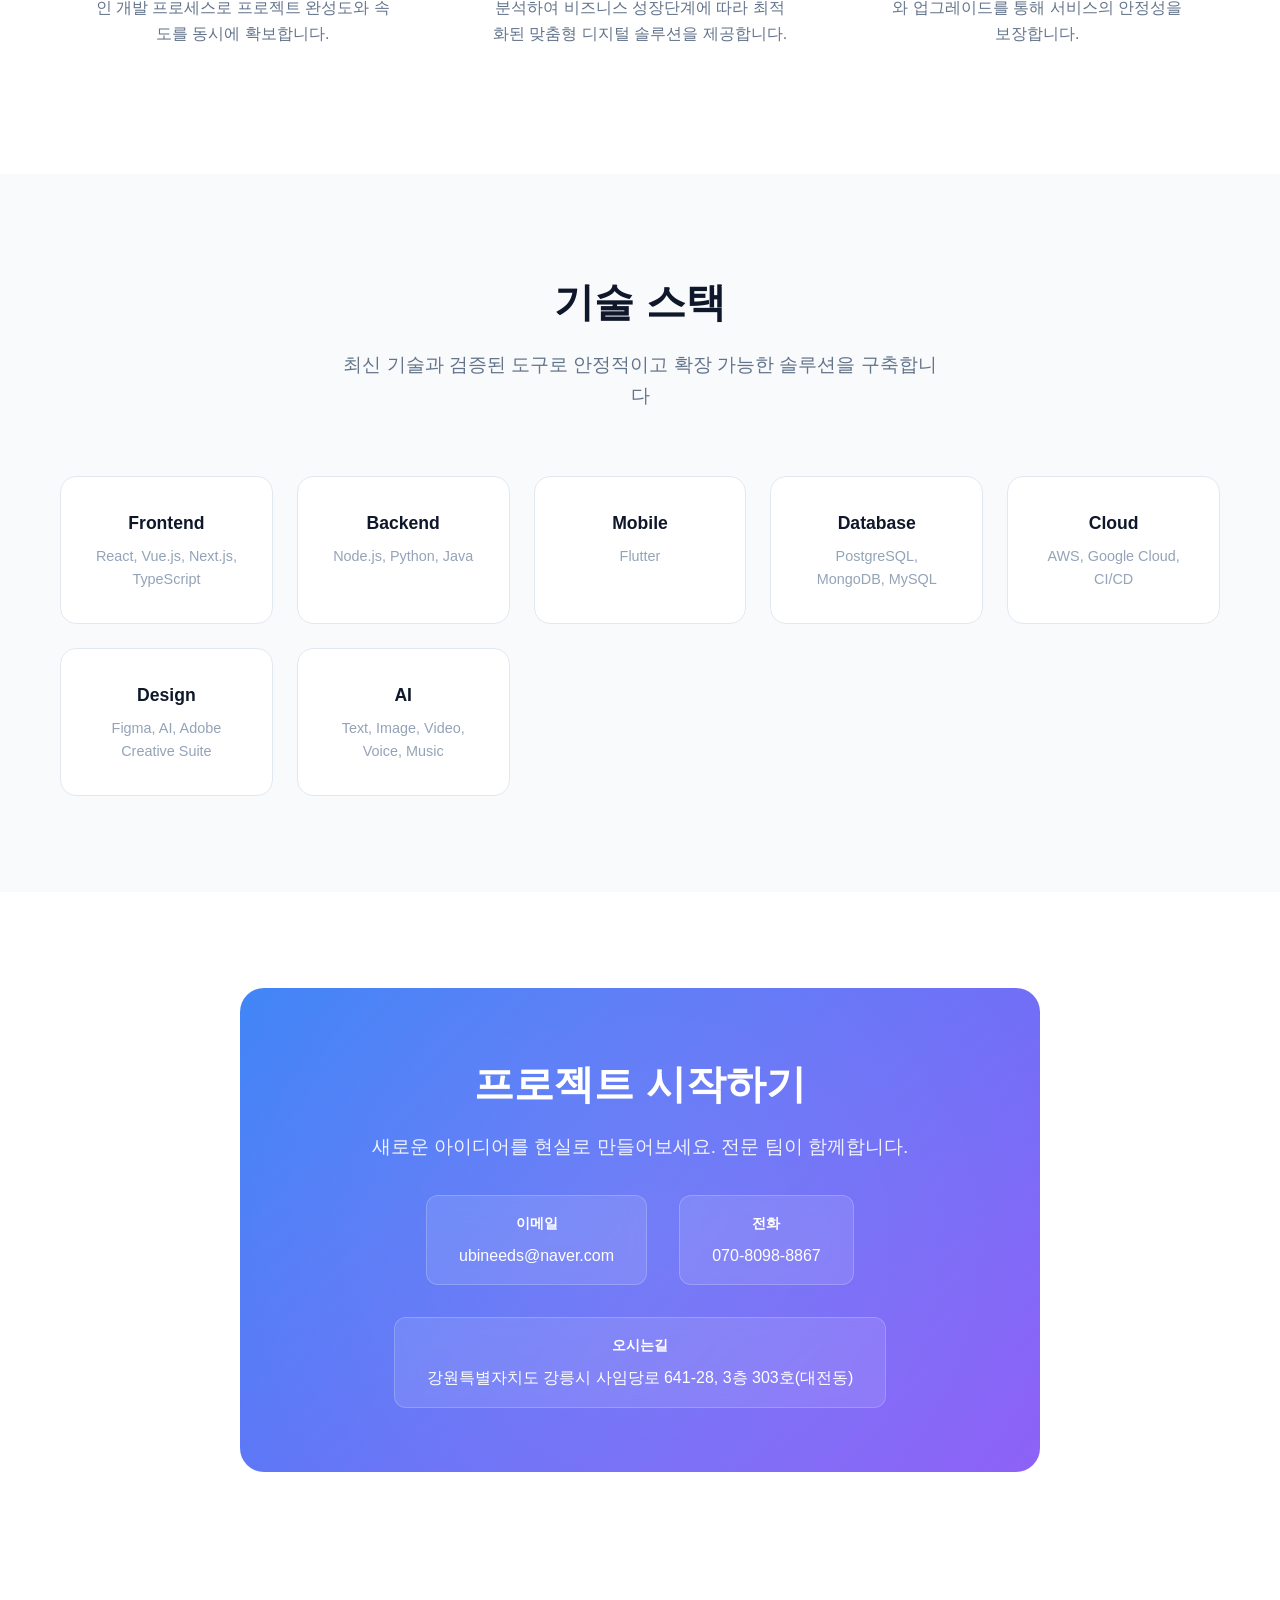
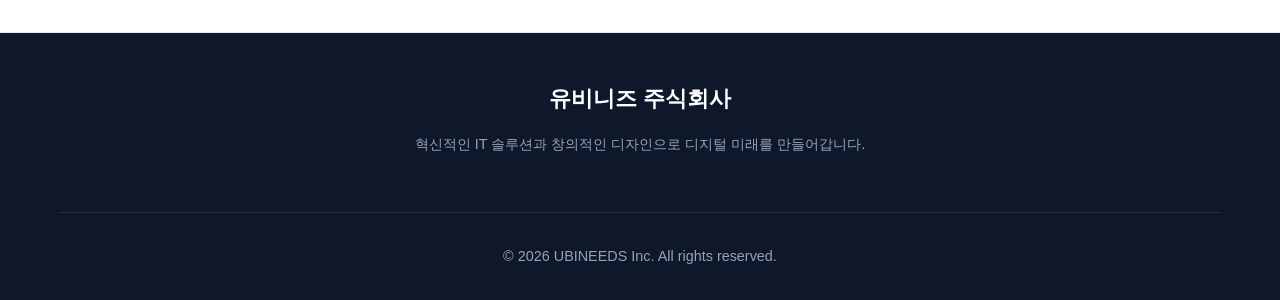
==== commit be130da9: "feat: 네이버 서치어드바이저 소유 확인 메타 태그 추가 Co-Authored-By: Claude Fable 5.1 <noreply@anthropic.com>" ====
--- a/index.html
+++ b/index.html
@@ -5,6 +5,7 @@
     <meta name="viewport" content="width=device-width, initial-scale=1.0">
     <title>니즈가 실현되는 곳 - 유비니즈</title>
     <meta name="description" content="혁신적인 IT 솔루션과 창의적인 디자인으로 디지털 미래를 만들어가는 유비니즈 주식회사">
+    <meta name="naver-site-verification" content="df850976756674e56e81d274dd036b8478f8e533" />
     
     <!-- Google Analytics 4 (GA4) -->
     <script async src="https://www.googletagmanager.com/gtag/js?id=G-EDT6WYXFVM"></script>
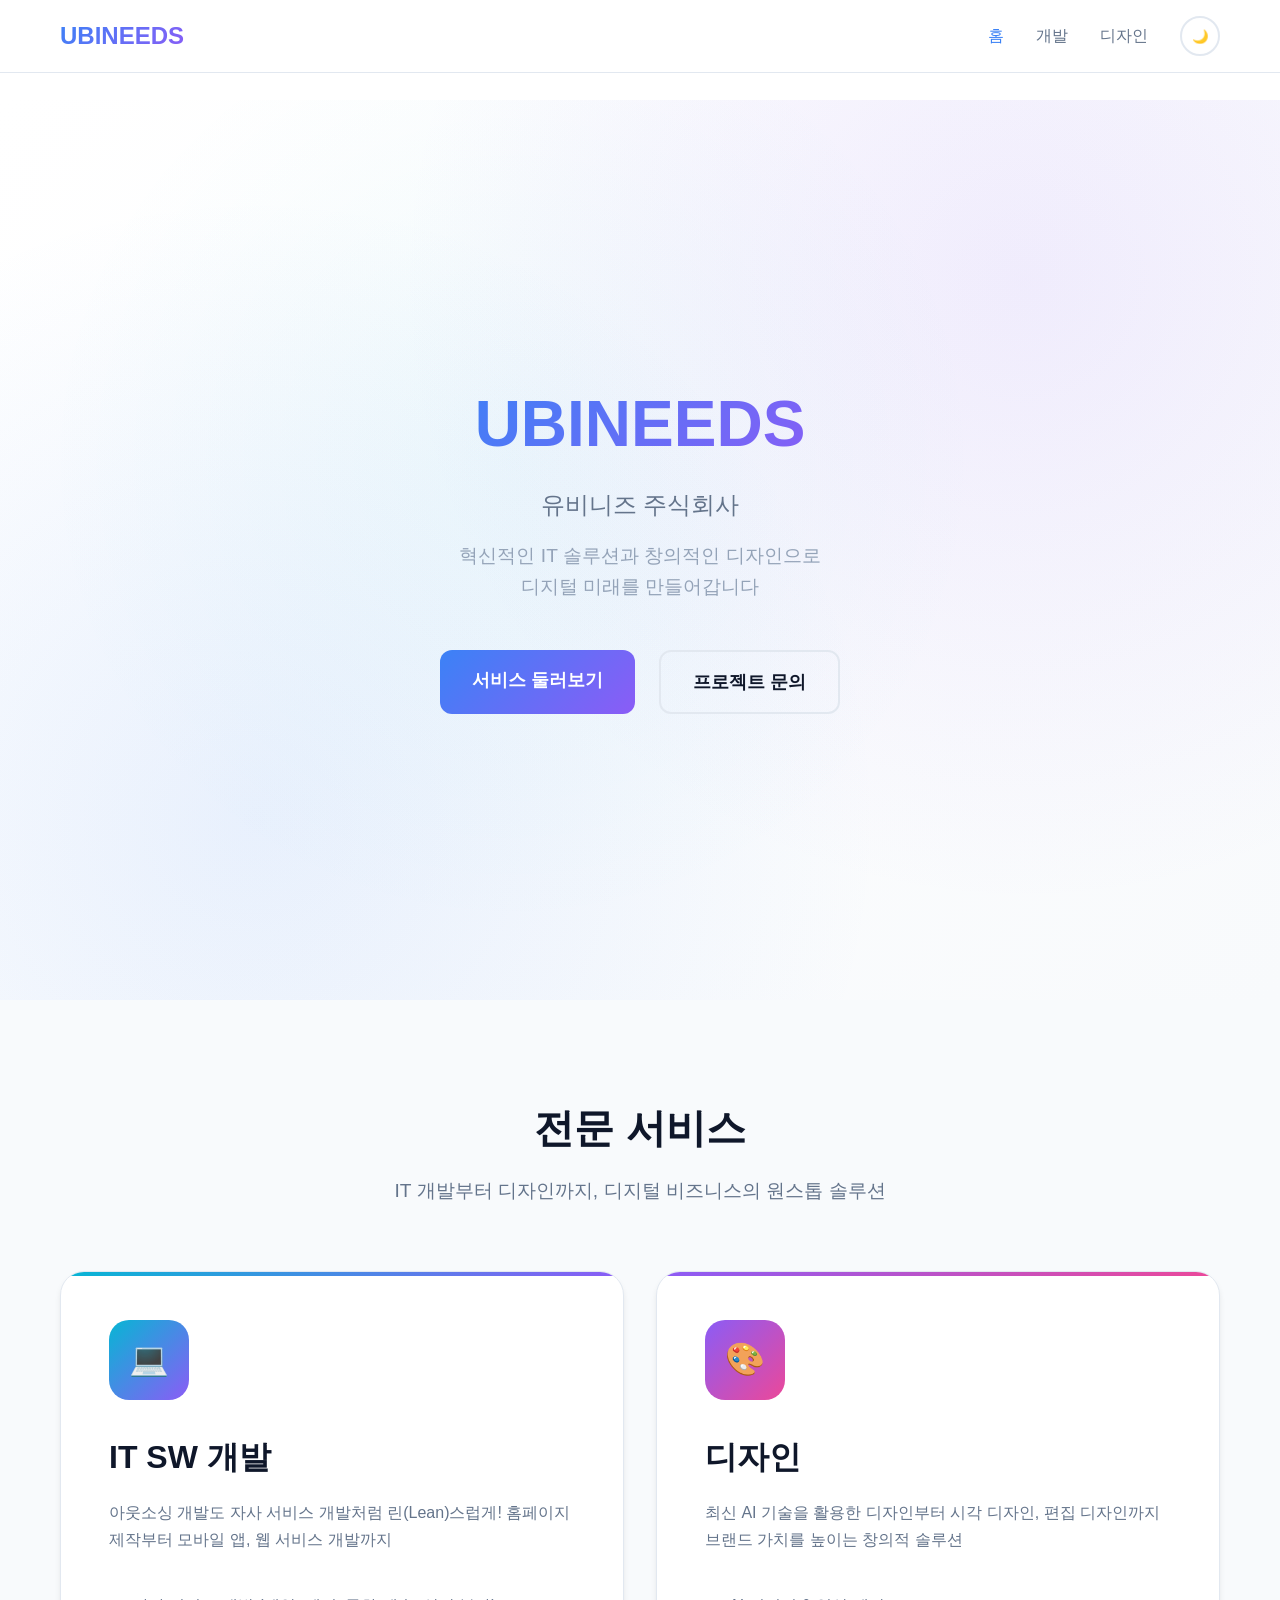
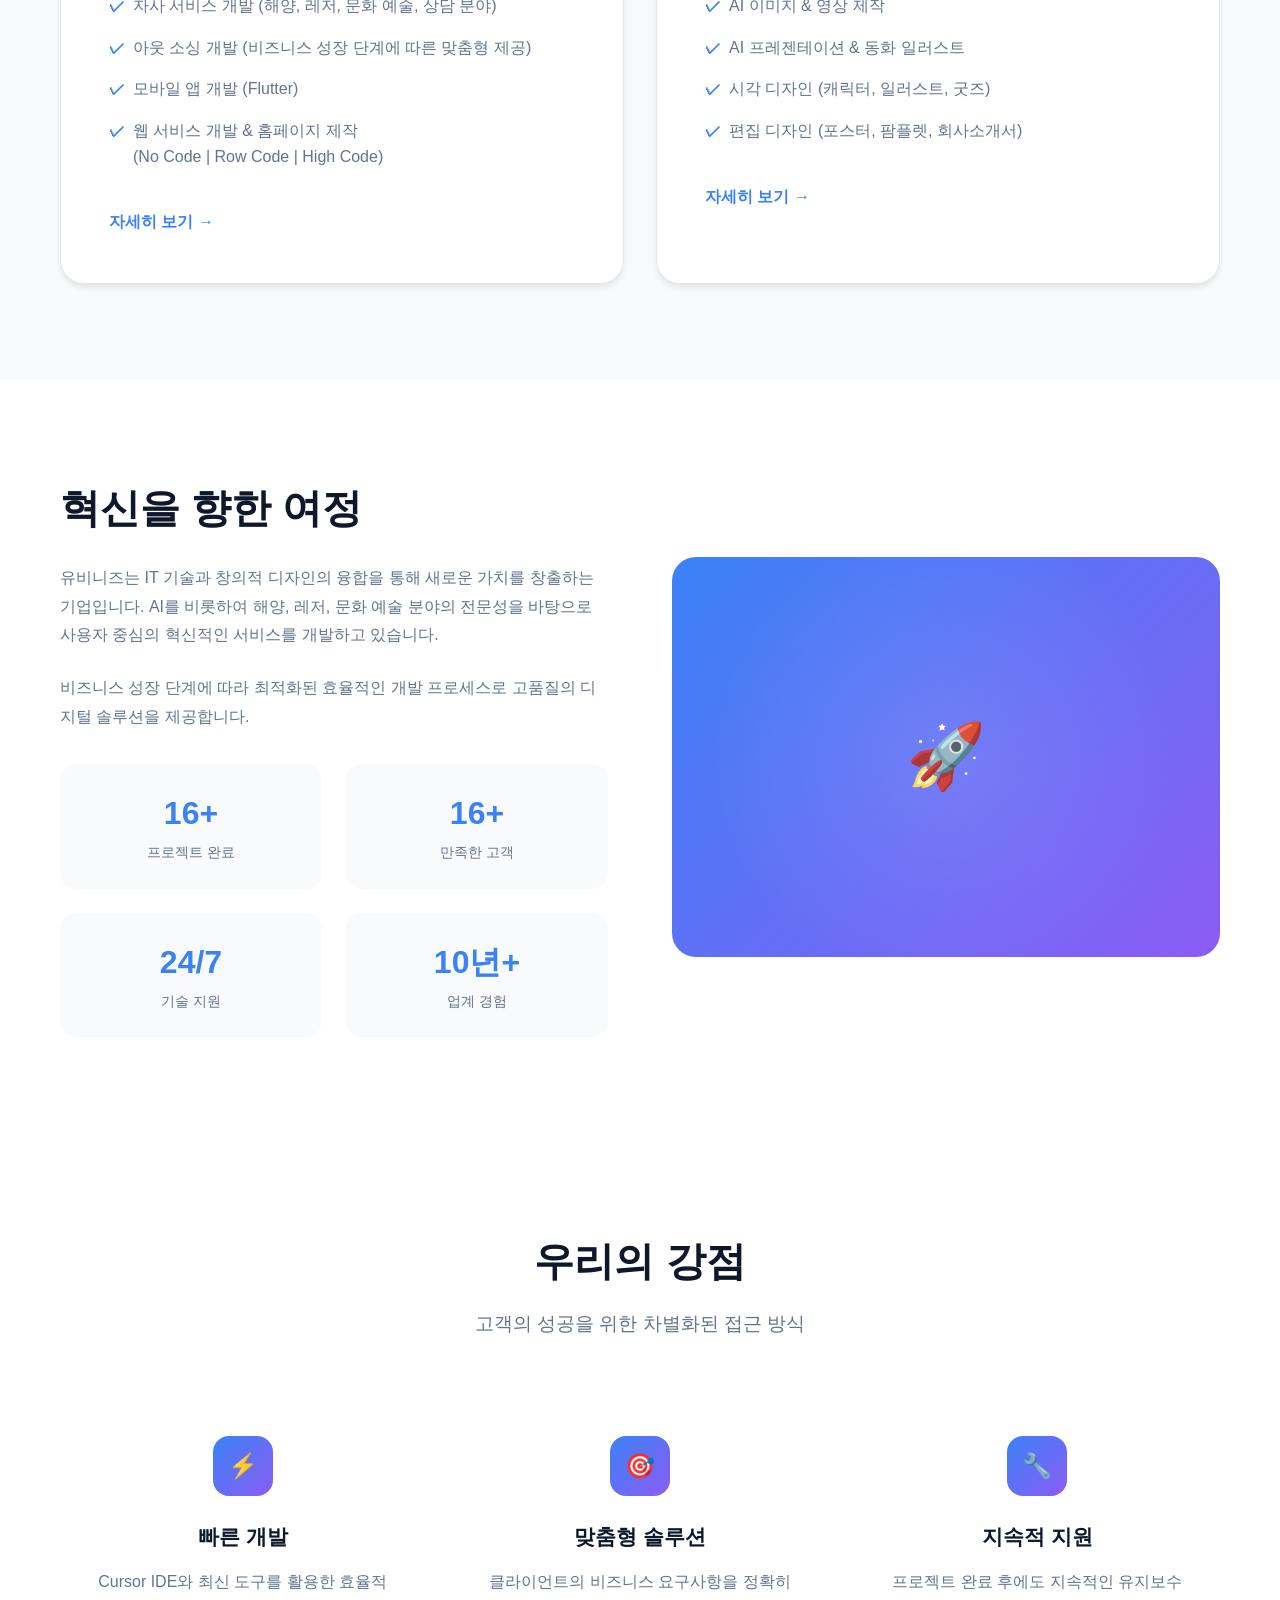
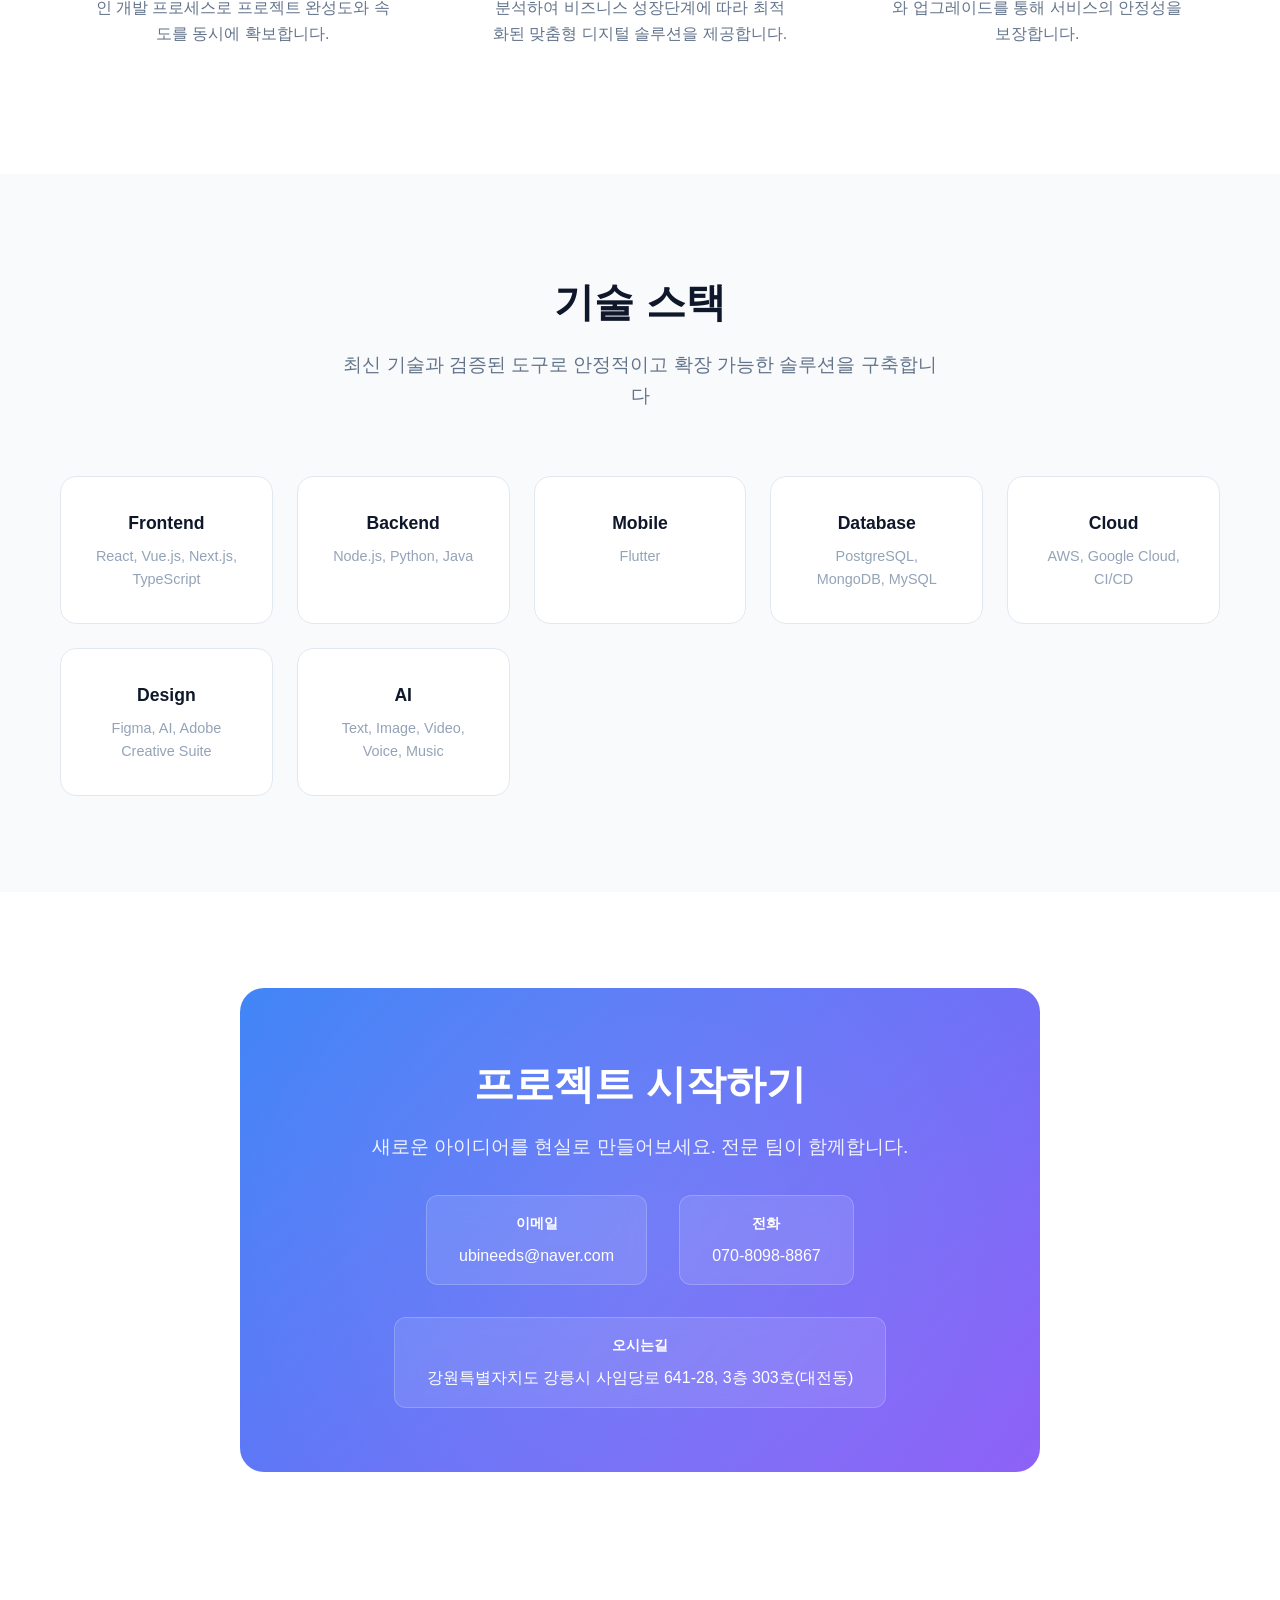
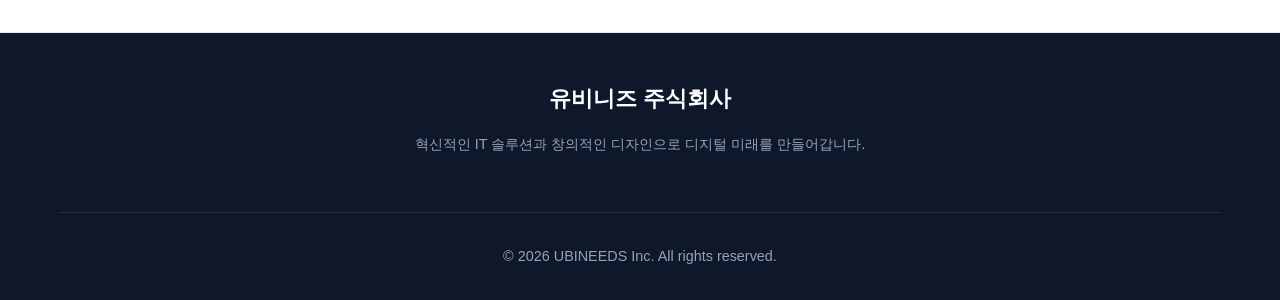
==== commit d7ae2148: "feat: 전 페이지에 canonical 및 Open Graph/Twitter 카드 태그 추가 - assets/images/og-image.png (1200x630) 공용 OG 이" ====
--- a/index.html
+++ b/index.html
@@ -5,6 +5,22 @@
     <meta name="viewport" content="width=device-width, initial-scale=1.0">
     <title>니즈가 실현되는 곳 - 유비니즈</title>
     <meta name="description" content="혁신적인 IT 솔루션과 창의적인 디자인으로 디지털 미래를 만들어가는 유비니즈 주식회사">
+
+    <!-- Canonical / Open Graph / Twitter -->
+    <link rel="canonical" href="https://ubineeds.com/">
+    <meta property="og:type" content="website">
+    <meta property="og:site_name" content="유비니즈">
+    <meta property="og:locale" content="ko_KR">
+    <meta property="og:url" content="https://ubineeds.com/">
+    <meta property="og:title" content="니즈가 실현되는 곳 - 유비니즈">
+    <meta property="og:description" content="혁신적인 IT 솔루션과 창의적인 디자인으로 디지털 미래를 만들어가는 유비니즈 주식회사">
+    <meta property="og:image" content="https://ubineeds.com/assets/images/og-image.png">
+    <meta property="og:image:width" content="1200">
+    <meta property="og:image:height" content="630">
+    <meta name="twitter:card" content="summary_large_image">
+    <meta name="twitter:title" content="니즈가 실현되는 곳 - 유비니즈">
+    <meta name="twitter:description" content="혁신적인 IT 솔루션과 창의적인 디자인으로 디지털 미래를 만들어가는 유비니즈 주식회사">
+    <meta name="twitter:image" content="https://ubineeds.com/assets/images/og-image.png">
     <meta name="naver-site-verification" content="df850976756674e56e81d274dd036b8478f8e533" />
     
     <!-- Google Analytics 4 (GA4) -->
